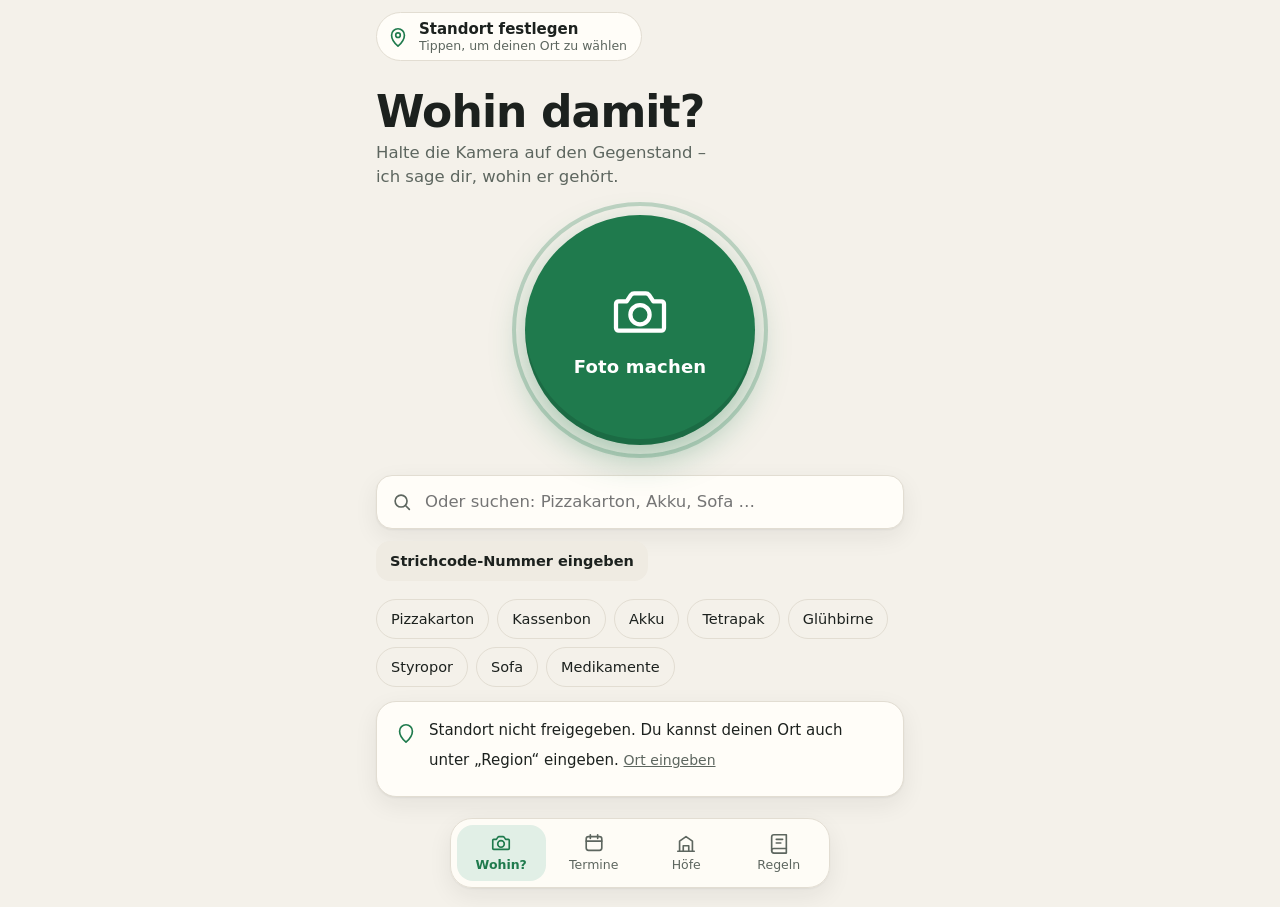
==== index.html @ 589b150c "Testversion f8f2090" ====
<!doctype html>
<html lang="de">
<head>
  <meta charset="utf-8">
<meta name="robots" content="noindex, nofollow">
  <meta name="viewport" content="width=device-width, initial-scale=1, viewport-fit=cover">
  <title>Wohin damit?</title>
  <meta name="description" content="Foto machen, Antwort bekommen: In welche Tonne gehört das? Mit den Regeln deines Entsorgers, Wertstoffhöfen und Sperrmüll-Anmeldung.">
  <meta name="theme-color" content="#f4f1ea" media="(prefers-color-scheme: light)">
  <meta name="theme-color" content="#121614" media="(prefers-color-scheme: dark)">
  <link rel="manifest" href="manifest.webmanifest">
  <link rel="icon" href="icons/icon.svg" type="image/svg+xml">
  <link rel="apple-touch-icon" href="icons/icon-192.png">
  <link rel="stylesheet" href="app.css?v=f8f2090">
</head>
<body>
  <div class="app">
    <header class="kopf">
      <button class="ort-chip" id="ortChip" type="button" aria-label="Aktuellen Standort übernehmen" title="Tippen: aktuellen Standort übernehmen">
        <svg viewBox="0 0 24 24" aria-hidden="true"><path d="M12 22s7-6.1 7-12a7 7 0 1 0-14 0c0 5.9 7 12 7 12Z"/><circle cx="12" cy="10" r="2.5"/></svg>
        <span class="ort-text"><strong id="ortName">Standort wird bestimmt …</strong><small id="ortKreis"></small></span>
      </button>
      <span class="status" id="regionStatus" data-zu="region" role="button" tabindex="0" hidden></span>
    </header>

    <div class="update-hinweis" id="updateHinweis" role="status" hidden></div>

    <main id="inhalt">
      <!-- Start -->
      <section class="ansicht" id="ansicht-start">
        <h1 class="titel">Wohin damit?</h1>
        <p class="untertitel">Halte die Kamera auf den Gegenstand – ich sage dir, wohin er gehört.</p>

        <label class="kamera" for="fotoEingabe">
          <span class="kamera-ring"></span>
          <svg viewBox="0 0 24 24" aria-hidden="true"><path d="M4 8h3l1.6-2.4A1.5 1.5 0 0 1 9.9 5h4.2a1.5 1.5 0 0 1 1.3.6L17 8h3a1 1 0 0 1 1 1v9a1 1 0 0 1-1 1H4a1 1 0 0 1-1-1V9a1 1 0 0 1 1-1Z"/><circle cx="12" cy="13" r="3.6"/></svg>
          <span class="kamera-text">Foto machen</span>
        </label>
        <input type="file" id="fotoEingabe" accept="image/*" capture="environment" hidden>

        <div class="suche">
          <svg viewBox="0 0 24 24" aria-hidden="true"><circle cx="11" cy="11" r="6.5"/><path d="m20 20-4.2-4.2"/></svg>
          <input id="suchFeld" type="search" placeholder="Oder suchen: Pizzakarton, Akku, Sofa …" autocomplete="off" enterkeyhint="search" aria-label="Gegenstand suchen">
        </div>
        <ul class="treffer" id="suchTreffer" role="listbox" hidden></ul>

        <div class="zusatz">
          <label class="knopf zweit klein" for="barcodeFoto" id="barcodeKnopf">
            <svg viewBox="0 0 24 24" aria-hidden="true"><path d="M4 6v12M7 6v12M10 6v12M14 6v12M16 6v12M20 6v12"/></svg> Strichcode fotografieren
          </label>
          <button class="knopf zweit klein" type="button" id="barcodeNummer">Strichcode-Nummer eingeben</button>
        </div>
        <input type="file" id="barcodeFoto" accept="image/*" capture="environment" hidden>

        <div class="schnell" id="schnellwahl" aria-label="Häufige Fragen"></div>

        <article class="karte abholung" id="abholungKarte" hidden></article>
        <article class="karte hinweis-karte" id="regionKarte" hidden></article>
      </section>

      <!-- Ergebnis -->
      <section class="ansicht" id="ansicht-ergebnis" hidden>
        <button class="zurueck" type="button" data-zu="start">
          <svg viewBox="0 0 24 24" aria-hidden="true"><path d="m15 5-7 7 7 7"/></svg> Zurück
        </button>
        <div id="ergebnisInhalt"></div>
      </section>

      <!-- Termine -->
      <section class="ansicht" id="ansicht-termine" hidden>
        <h2 class="abschnitt">Abfuhrtermine</h2>
        <div id="termineInhalt"></div>

        <div id="termineEinrichten">
          <article class="karte">
            <p><strong>Kalender-Link einfügen</strong></p>
            <p class="leer">Bei deinem Entsorger oder in dessen Abfall-App „Kalender abonnieren“, „iCal“ oder „ICS“ wählen und den Link kopieren.</p>
            <div class="suche klein-feld">
              <input id="icsLink" type="url" inputmode="url" placeholder="https://… oder webcal://…" autocomplete="off" aria-label="Kalender-Link">
            </div>
            <div class="aktionen">
              <button class="knopf" type="button" id="icsLaden">Termine übernehmen</button>
              <span id="entsorgerKalender"></span>
            </div>
          </article>
          <article class="karte">
            <p><strong>Oder: Datei oder Foto</strong></p>
            <p class="leer">Eine heruntergeladene ICS-Datei wählen – oder den gedruckten Abfuhrkalender fotografieren.</p>
            <div class="aktionen">
              <label class="knopf zweit" for="icsDatei">ICS-Datei wählen</label>
              <label class="knopf zweit" for="kalenderFoto" id="kalenderFotoKnopf">Kalender fotografieren</label>
            </div>
            <input type="file" id="icsDatei" accept=".ics,text/calendar" hidden>
            <input type="file" id="kalenderFoto" accept="image/*" capture="environment" hidden>
          </article>
        </div>
      </section>

      <!-- Orte -->
      <section class="ansicht" id="ansicht-orte" hidden>
        <h2 class="abschnitt">Wertstoffhöfe in der Nähe</h2>
        <div id="hoefeListe"><p class="leer">Wird geladen …</p></div>
        <h2 class="abschnitt">Sperrmüll</h2>
        <div id="sperrmuellKarte"></div>
      </section>

      <!-- Region -->
      <!-- Regeln (Ratgeber) + Ort -->
      <section class="ansicht" id="ansicht-region" hidden>
        <h2 class="abschnitt">Regeln – einfach erklärt</h2>
        <p class="leer">Was gehört wohin? Die wichtigsten Regeln, die in ganz Deutschland gelten. Tippe auf ein Thema.</p>
        <div id="ratgeber"></div>
        <div id="serviceKarte"></div>

        <details class="karte ort-details">
          <summary><strong>Ort ändern</strong><span class="leer" id="ortZusammenfassung"></span></summary>
          <div id="regionInfo"></div>
          <div class="suche">
            <svg viewBox="0 0 24 24" aria-hidden="true"><circle cx="11" cy="11" r="6.5"/><path d="m20 20-4.2-4.2"/></svg>
            <input id="ortSuche" type="search" placeholder="Ort oder PLZ, z. B. Regenstauf" autocomplete="off" enterkeyhint="search" aria-label="Ort suchen">
          </div>
          <ul class="treffer" id="ortTreffer" hidden></ul>
          <button class="knopf zweit" type="button" id="standortNeu">Aktuellen Standort verwenden</button>
        </details>

        <p class="kleingedruckt">Allgemeine Angaben ohne Gewähr – vor Ort kann es Abweichungen geben, maßgeblich ist die Abfallsatzung deines Entsorgers.
          <a href="impressum.html">Impressum</a> · <a href="datenschutz.html">Datenschutz</a> · <a href="kontakt.html">Kontakt</a></p>
      </section>
    </main>

    <div class="laden" id="laden" hidden>
      <div class="laden-box">
        <div class="kreisel" aria-hidden="true"></div>
        <p id="ladenText">Ich schaue mir das an …</p>
      </div>
    </div>

    <nav class="leiste" aria-label="Hauptnavigation">
      <button type="button" data-zu="start" class="aktiv">
        <svg viewBox="0 0 24 24" aria-hidden="true"><path d="M4 8h3l1.6-2.4A1.5 1.5 0 0 1 9.9 5h4.2a1.5 1.5 0 0 1 1.3.6L17 8h3a1 1 0 0 1 1 1v9a1 1 0 0 1-1 1H4a1 1 0 0 1-1-1V9a1 1 0 0 1 1-1Z"/><circle cx="12" cy="13" r="3.6"/></svg>
        <span>Wohin?</span>
      </button>
      <button type="button" data-zu="termine">
        <svg viewBox="0 0 24 24" aria-hidden="true"><rect x="3.5" y="5" width="17" height="15" rx="2.5"/><path d="M3.5 10h17M8 3v4M16 3v4"/></svg>
        <span>Termine</span>
      </button>
      <button type="button" data-zu="orte">
        <svg viewBox="0 0 24 24" aria-hidden="true"><path d="M3 21h18M5 21V10l7-5 7 5v11M9 21v-6h6v6"/></svg>
        <span>Höfe</span>
      </button>
      <button type="button" data-zu="region">
        <svg viewBox="0 0 24 24" aria-hidden="true"><path d="M4 5.5A2.5 2.5 0 0 1 6.5 3H20v15H6.5A2.5 2.5 0 0 0 4 20.5Z"/><path d="M4 20.5A2.5 2.5 0 0 0 6.5 23H20v-5"/><path d="M9 8h7M9 12h5"/></svg>
        <span>Regeln</span>
      </button>
    </nav>
  </div>

  <script src="js/regeln.js?v=f8f2090"></script>
  <script src="js/ort-logik.js?v=f8f2090"></script>
  <script src="js/termine.js?v=f8f2090"></script>
  <script src="js/barcode.js?v=f8f2090"></script>
  <script src="js/plattform.js?v=f8f2090"></script>
  <script src="js/oeffnungszeiten.js?v=f8f2090"></script>
  <script src="app.js?v=f8f2090"></script>
</body>
</html>
---- app.css ----
/* Wohin damit? – Oberfläche (mobil zuerst, hell und dunkel) */
:root {
  --bg: #f4f1ea;
  --flaeche: #fffdf8;
  --flaeche-2: #efebe2;
  --tinte: #1c211e;
  --leise: #5d665f;
  --linie: #e2ddd2;
  --akzent: #1f7a4d;
  --akzent-tinte: #ffffff;
  --akzent-hell: #e1efe6;
  --warn: #9a5b00;
  --warn-hell: #fbefd9;
  --rot: #b3261e;
  --schatten: 0 1px 2px rgba(28, 33, 30, .06), 0 8px 24px rgba(28, 33, 30, .07);
  --rund: 20px;
  --schrift: ui-rounded, "SF Pro Rounded", "Segoe UI Variable Display", "Segoe UI", system-ui, -apple-system, Roboto, sans-serif;
  color-scheme: light;
}
@media (prefers-color-scheme: dark) {
  :root:not([data-theme="light"]) {
    --bg: #111513;
    --flaeche: #1a1f1c;
    --flaeche-2: #232925;
    --tinte: #ecefe9;
    --leise: #a3ada5;
    --linie: #2c332f;
    --akzent: #4cc38a;
    --akzent-tinte: #0b1a12;
    --akzent-hell: #1c3326;
    --warn: #f0b45a;
    --warn-hell: #33281a;
    --rot: #f2867e;
    --schatten: 0 1px 2px rgba(0, 0, 0, .3), 0 8px 24px rgba(0, 0, 0, .25);
    color-scheme: dark;
  }
}
:root[data-theme="dark"] {
  --bg: #111513; --flaeche: #1a1f1c; --flaeche-2: #232925; --tinte: #ecefe9; --leise: #a3ada5;
  --linie: #2c332f; --akzent: #4cc38a; --akzent-tinte: #0b1a12; --akzent-hell: #1c3326;
  --warn: #f0b45a; --warn-hell: #33281a; --rot: #f2867e; color-scheme: dark;
}

[hidden] { display: none !important; }
* { box-sizing: border-box; }
html, body { margin: 0; }
body {
  background: var(--bg);
  color: var(--tinte);
  font-family: var(--schrift);
  font-size: 16px;
  line-height: 1.45;
  -webkit-font-smoothing: antialiased;
  -webkit-tap-highlight-color: transparent;
}
svg { width: 22px; height: 22px; fill: none; stroke: currentColor; stroke-width: 1.8; stroke-linecap: round; stroke-linejoin: round; flex: none; }
a { color: var(--akzent); }
button { font: inherit; color: inherit; cursor: pointer; }

.app {
  max-width: 560px;
  margin: 0 auto;
  min-height: 100dvh;
  padding: calc(env(safe-area-inset-top) + 12px) 16px calc(env(safe-area-inset-bottom) + 96px);
}

/* Kopf */
.kopf { display: flex; align-items: center; gap: 8px; flex-wrap: wrap; }
.ort-chip {
  display: flex; align-items: center; gap: 10px;
  background: var(--flaeche); border: 1px solid var(--linie); border-radius: 999px;
  padding: 7px 14px 7px 10px; max-width: 100%; text-align: left; min-height: 44px;
}
.ort-chip svg { color: var(--akzent); }
.ort-text { display: flex; flex-direction: column; min-width: 0; line-height: 1.2; }
.ort-text strong { font-size: 15px; font-weight: 650; white-space: nowrap; overflow: hidden; text-overflow: ellipsis; }
.ort-text small { color: var(--leise); font-size: 12.5px; white-space: nowrap; overflow: hidden; text-overflow: ellipsis; }
.status {
  font-size: 12.5px; font-weight: 600; padding: 5px 10px; border-radius: 999px;
  background: var(--flaeche-2); color: var(--leise);
}
.status.ok { background: var(--akzent-hell); color: var(--akzent); }
.status.laeuft { background: var(--warn-hell); color: var(--warn); }
.status.laeuft::before { content: ""; display: inline-block; width: 7px; height: 7px; border-radius: 50%; background: currentColor; margin-right: 6px; animation: puls 1.2s infinite; vertical-align: 1px; }
@keyframes puls { 50% { opacity: .25; } }

/* Start */
.titel { font-size: clamp(34px, 9vw, 44px); line-height: 1.05; letter-spacing: -.02em; margin: 28px 0 6px; font-weight: 750; }
.untertitel { color: var(--leise); margin: 0 0 26px; font-size: 16.5px; max-width: 32ch; }

.kamera {
  position: relative; display: flex; flex-direction: column; align-items: center; justify-content: center; gap: 10px;
  width: min(62vw, 230px); aspect-ratio: 1; margin: 6px auto 30px;
  border-radius: 50%; background: var(--akzent); color: var(--akzent-tinte);
  box-shadow: 0 14px 34px color-mix(in srgb, var(--akzent) 35%, transparent), inset 0 -6px 0 rgba(0, 0, 0, .12);
  cursor: pointer; user-select: none; transition: transform .15s ease;
}
.kamera:active { transform: scale(.96); }
.kamera svg { width: 64px; height: 64px; stroke-width: 1.6; }
.kamera-text { font-weight: 700; font-size: 18px; letter-spacing: .01em; }
/* Ring um den Foto-Knopf: pocht in der Farbe (hell ↔ kräftig grün), bleibt dabei an Ort und Stelle.
   Nur Farbe, keine Bewegung – deshalb auch bei „Bewegung reduzieren“ aktiv. */
.kamera-ring {
  position: absolute; inset: -13px; border-radius: 50%;
  border: 4px solid color-mix(in srgb, var(--akzent) 25%, transparent);
  animation: ringPochen 2.4s ease-in-out infinite;
  pointer-events: none;
}
@keyframes ringPochen {
  0%, 100% { border-color: color-mix(in srgb, var(--akzent) 22%, transparent); box-shadow: 0 0 0 0 transparent; }
  50% { border-color: var(--akzent); box-shadow: 0 0 14px 2px color-mix(in srgb, var(--akzent) 35%, transparent); }
}
@media (prefers-reduced-motion: reduce) { .status.laeuft::before { animation: none; } }

.suche {
  display: flex; align-items: center; gap: 10px;
  background: var(--flaeche); border: 1px solid var(--linie); border-radius: 16px;
  padding: 0 14px; min-height: 54px; box-shadow: var(--schatten);
}
.suche svg { color: var(--leise); }
.suche input {
  flex: 1; border: 0; background: transparent; color: var(--tinte); font: inherit; font-size: 16.5px;
  min-height: 52px; outline: none; min-width: 0;
}
.suche:focus-within { border-color: var(--akzent); }
.treffer {
  list-style: none; margin: 8px 0 0; padding: 6px; background: var(--flaeche);
  border: 1px solid var(--linie); border-radius: 16px; box-shadow: var(--schatten);
}
.treffer li button {
  width: 100%; display: flex; align-items: center; gap: 12px; text-align: left;
  border: 0; background: transparent; padding: 10px; border-radius: 12px; min-height: 48px;
}
.treffer li button:hover, .treffer li button:focus-visible { background: var(--flaeche-2); outline: none; }
.treffer .punkt { width: 14px; height: 14px; border-radius: 4px; flex: none; }
.treffer .t-name { font-weight: 600; }
.treffer .t-ziel { color: var(--leise); font-size: 14px; margin-left: auto; text-align: right; }
.treffer .leer { padding: 12px; color: var(--leise); }

.schnell { display: flex; flex-wrap: wrap; gap: 8px; margin: 18px 0 8px; }
.schnell button {
  border: 1px solid var(--linie); background: transparent; border-radius: 999px;
  padding: 8px 14px; font-size: 14.5px; min-height: 40px; color: var(--tinte);
}
.schnell button:hover { background: var(--flaeche); }

/* Karten */
.karte {
  background: var(--flaeche); border: 1px solid var(--linie); border-radius: var(--rund);
  padding: 18px; box-shadow: var(--schatten); margin: 14px 0;
}
.hinweis-karte { display: flex; gap: 12px; align-items: flex-start; font-size: 15px; }
.hinweis-karte svg { color: var(--akzent); margin-top: 2px; }
.hinweis-karte p { margin: 0; }
.abschnitt { font-size: 20px; margin: 26px 0 10px; letter-spacing: -.01em; }
.leer { color: var(--leise); }
.kleingedruckt { color: var(--leise); font-size: 13px; margin-top: 28px; }

/* Ergebnis */
.zurueck {
  display: inline-flex; align-items: center; gap: 4px; border: 0; background: transparent;
  color: var(--leise); padding: 8px 6px 8px 0; margin: 14px 0 4px; min-height: 44px;
}
.ergebnis {
  border-radius: 26px; overflow: hidden; background: var(--flaeche);
  border: 1px solid var(--linie); box-shadow: var(--schatten); margin-bottom: 14px;
}
.ergebnis-kopf {
  --farbe: #3f4448;
  display: flex; align-items: center; gap: 18px; padding: 22px 20px;
  background: color-mix(in srgb, var(--farbe) 14%, var(--flaeche));
  border-bottom: 1px solid color-mix(in srgb, var(--farbe) 25%, var(--linie));
}
.tonne { width: 72px; height: 84px; flex: none; }
.tonne svg { width: 100%; height: 100%; stroke: none; }
.ergebnis-kopf .was { color: var(--leise); font-size: 14.5px; margin: 0 0 2px; }
.ergebnis-kopf .wohin { font-size: 27px; line-height: 1.12; font-weight: 750; margin: 0; letter-spacing: -.015em; }
.ergebnis-koerper { padding: 16px 20px 20px; }
.ergebnis-koerper p { margin: 0 0 10px; }
.region-hinweis {
  background: var(--akzent-hell); border-radius: 14px; padding: 12px 14px; font-size: 15px; margin: 6px 0 12px;
}
.region-hinweis a { font-size: 13.5px; }
.allgemein-hinweis { font-size: 13.5px; color: var(--leise); }
.teile { list-style: none; padding: 0; margin: 12px 0 0; border-top: 1px solid var(--linie); }
.teile li { display: flex; align-items: center; gap: 10px; padding: 10px 0; border-bottom: 1px solid var(--linie); font-size: 15px; }
.teile .punkt { width: 12px; height: 12px; border-radius: 3px; flex: none; }
.teile .ziel { margin-left: auto; color: var(--leise); text-align: right; }
.sicherheit { font-size: 13px; color: var(--warn); }
.aktionen { display: flex; flex-wrap: wrap; gap: 10px; margin-top: 14px; }

.knopf {
  display: inline-flex; align-items: center; justify-content: center; gap: 8px;
  border: 0; border-radius: 14px; padding: 12px 18px; min-height: 48px;
  background: var(--akzent); color: var(--akzent-tinte); font-weight: 650; text-decoration: none; font-size: 15.5px;
}
.knopf.zweit { background: var(--flaeche-2); color: var(--tinte); }
.knopf.klein { min-height: 40px; padding: 8px 14px; font-size: 14.5px; }
.knopf.voll { width: 100%; }
.textknopf { border: 0; background: transparent; color: var(--leise); text-decoration: underline; padding: 8px 0; font-size: 14px; }

/* Höfe */
.hof { display: grid; gap: 4px; }
.hof h3 { margin: 0; font-size: 17px; }
.hof .adr { color: var(--leise); font-size: 14.5px; }
.hof .zustand { font-size: 14.5px; font-weight: 600; }
.hof .zustand.offen { color: var(--akzent); }
.hof .zustand.zu { color: var(--leise); }
.hof .zeiten { font-size: 13.5px; color: var(--leise); white-space: pre-line; }
.hof .marken { display: flex; flex-wrap: wrap; gap: 6px; margin-top: 6px; }
.marke { font-size: 12.5px; background: var(--flaeche-2); border-radius: 999px; padding: 3px 9px; color: var(--leise); }
.hof .zeile { display: flex; align-items: center; gap: 14px; flex-wrap: wrap; margin-top: 10px; }
.entfernung { font-size: 15px; color: var(--leise); line-height: 1.2; }

/* Region */
.region-zeile { display: flex; justify-content: space-between; gap: 12px; padding: 10px 0; border-bottom: 1px solid var(--linie); font-size: 15px; }
.region-zeile:last-child { border-bottom: 0; }
.region-zeile span:first-child { color: var(--leise); }
.region-zeile span:last-child { text-align: right; font-weight: 600; }
.quelle { font-size: 13px; color: var(--leise); word-break: break-word; }

/* Laden */
.laden {
  position: fixed; inset: 0; z-index: 30; display: grid; place-items: center;
  background: color-mix(in srgb, var(--bg) 70%, transparent); backdrop-filter: blur(6px);
}
.laden-box { background: var(--flaeche); border-radius: 22px; padding: 26px 30px; text-align: center; box-shadow: var(--schatten); max-width: 280px; }
.laden-box p { margin: 14px 0 0; font-weight: 600; }
.kreisel { width: 44px; height: 44px; margin: 0 auto; border-radius: 50%; border: 4px solid var(--akzent-hell); border-top-color: var(--akzent); animation: dreh .9s linear infinite; }
@keyframes dreh { to { transform: rotate(360deg); } }

.fehler { background: color-mix(in srgb, var(--rot) 12%, var(--flaeche)); border-color: color-mix(in srgb, var(--rot) 30%, var(--linie)); }

/* Leiste */
.leiste {
  position: fixed; left: 50%; transform: translateX(-50%); bottom: calc(env(safe-area-inset-bottom) + 12px);
  display: flex; gap: 4px; padding: 6px; z-index: 20;
  background: color-mix(in srgb, var(--flaeche) 88%, transparent); backdrop-filter: blur(14px);
  border: 1px solid var(--linie); border-radius: 22px; box-shadow: var(--schatten);
  width: min(calc(100% - 32px), 380px);
}
.leiste button {
  flex: 1; display: flex; flex-direction: column; align-items: center; gap: 2px;
  border: 0; background: transparent; border-radius: 16px; padding: 7px 4px; font-size: 12.5px; color: var(--leise); min-height: 52px;
}
.leiste button.aktiv { background: var(--akzent-hell); color: var(--akzent); font-weight: 650; }

/* Termine */
.abholung { padding: 14px 18px; }
.abholung-titel { margin: 0 0 6px; font-size: 13px; font-weight: 650; text-transform: uppercase; letter-spacing: .06em; color: var(--leise); }
.abholung-zeile { display: flex; align-items: center; gap: 10px; padding: 7px 0; font-size: 15.5px; }
.abholung-zeile .a-wann { min-width: 92px; color: var(--leise); }
.abholung-zeile .a-was { font-weight: 600; }
.abholung-zeile.bald .a-wann { color: var(--akzent); font-weight: 700; }
.abholung-leer { display: flex; gap: 12px; align-items: flex-start; width: 100%; text-align: left; border: 0; background: transparent; padding: 0; }
.abholung-leer svg { color: var(--akzent); margin-top: 2px; }
.abholung-leer span { display: grid; gap: 2px; }
.abholung-leer small { color: var(--leise); font-size: 14px; }
.punkt { display: inline-block; width: 12px; height: 12px; border-radius: 4px; flex: none; }
.naechste { display: flex; align-items: center; gap: 8px; margin-top: 12px; padding: 10px 12px; background: var(--flaeche-2); border-radius: 12px; font-size: 15px; }
.monat { font-size: 15px; margin: 22px 0 6px; color: var(--leise); font-weight: 650; }
.termine-liste { padding: 6px 18px; margin-top: 0; }
.termin { display: flex; align-items: center; gap: 10px; padding: 10px 0; border-bottom: 1px solid var(--linie); font-size: 15px; }
.termin:last-child { border-bottom: 0; }
.termin .t-tag { min-width: 92px; color: var(--leise); }
.termin .t-was { font-weight: 600; }
.termin small { font-weight: 400; color: var(--leise); }
.schalter { display: flex; align-items: center; gap: 8px; flex-wrap: wrap; font-size: 15px; margin: 6px 0 4px; }
.schalter input[type=checkbox] { width: 22px; height: 22px; accent-color: var(--akzent); }
.schalter select { font: inherit; color: var(--tinte); background: var(--flaeche-2); border: 1px solid var(--linie); border-radius: 10px; padding: 6px 8px; min-height: 40px; }
.schnell .wahl { display: inline-flex; align-items: center; gap: 8px; opacity: .55; }
.schnell .wahl.an { opacity: 1; border-color: var(--akzent); background: var(--akzent-hell); }
.klein-feld { box-shadow: none; margin: 10px 0 4px; }
.klein-feld input { padding-left: 2px; }
.karte > p:first-child { margin-top: 0; }

.zusatz { display: flex; flex-wrap: wrap; gap: 8px; margin-top: 12px; }
.zusatz .knopf svg { width: 20px; height: 20px; }
.produkt-kopf { padding: 18px 20px; border-bottom: 1px solid var(--linie); }
.produkt-kopf .was { margin: 0; color: var(--leise); font-size: 14px; }
.produkt-kopf .wohin { margin: 2px 0 0; font-size: 22px; font-weight: 750; }
.teile .ziel strong { color: var(--tinte); }
.produkt-kopf + .ergebnis-koerper .teile:first-child, .region-hinweis + .teile { margin-top: 0; }
.produkt-kopf + .ergebnis-koerper .teile:first-child { border-top: 0; }

.update-hinweis { display: flex; align-items: center; gap: 10px; flex-wrap: wrap; margin: 12px 0 0; padding: 12px 14px;
  background: var(--akzent-hell); border: 1px solid color-mix(in srgb, var(--akzent) 30%, var(--linie)); border-radius: 16px; font-size: 15px; }
.update-hinweis span { flex: 1 1 180px; }

.ort-chip.sucht svg { animation: ortSucht .9s ease-in-out infinite; }
@keyframes ortSucht { 50% { transform: translateY(-3px); } }
@media (prefers-reduced-motion: reduce) { .ort-chip.sucht svg { animation: none; } } /* Farbpuls bleibt, ist keine Bewegung */

/* Ratgeber */
.regel { padding: 0; overflow: hidden; }
.regel summary { display: flex; align-items: center; gap: 12px; padding: 14px 18px; cursor: pointer; list-style: none; min-height: 56px; }
.regel summary::-webkit-details-marker { display: none; }
.regel summary::after { content: ""; margin-left: auto; width: 9px; height: 9px; border-right: 2px solid var(--leise); border-bottom: 2px solid var(--leise); transform: rotate(45deg); transition: transform .2s; flex: none; }
.regel[open] summary::after { transform: rotate(-135deg); }
.regel .r-symbol { width: 34px; height: 40px; flex: none; }
.regel .r-symbol svg { width: 100%; height: 100%; stroke: none; }
.regel .r-titel { display: grid; gap: 1px; }
.regel .r-titel small { color: var(--leise); font-size: 13.5px; font-weight: 400; }
.regel .r-inhalt { padding: 0 18px 16px; font-size: 15px; }
.regel h4 { margin: 10px 0 4px; font-size: 13px; text-transform: uppercase; letter-spacing: .05em; color: var(--leise); }
.regel ul { margin: 0; padding-left: 20px; }
.regel li { margin: 3px 0; }
.regel .ja li::marker { content: "✓  "; color: var(--akzent); }
.regel .nein li::marker { content: "✕  "; color: var(--rot); }
.regel .r-tipp { margin-top: 12px; background: var(--flaeche-2); border-radius: 12px; padding: 10px 12px; }
.service { display: grid; gap: 6px; }
.service .nummer { font-size: 30px; font-weight: 800; letter-spacing: .02em; }
.ort-details summary { cursor: pointer; display: flex; gap: 8px; align-items: baseline; flex-wrap: wrap; }
.ort-details[open] summary { margin-bottom: 10px; }
.ort-details .suche { margin: 12px 0 8px; box-shadow: none; }
.status[data-zu] { cursor: pointer; }
.service p { margin: 0; }
.service .nummer { color: var(--akzent); text-decoration: none; line-height: 1.1; }
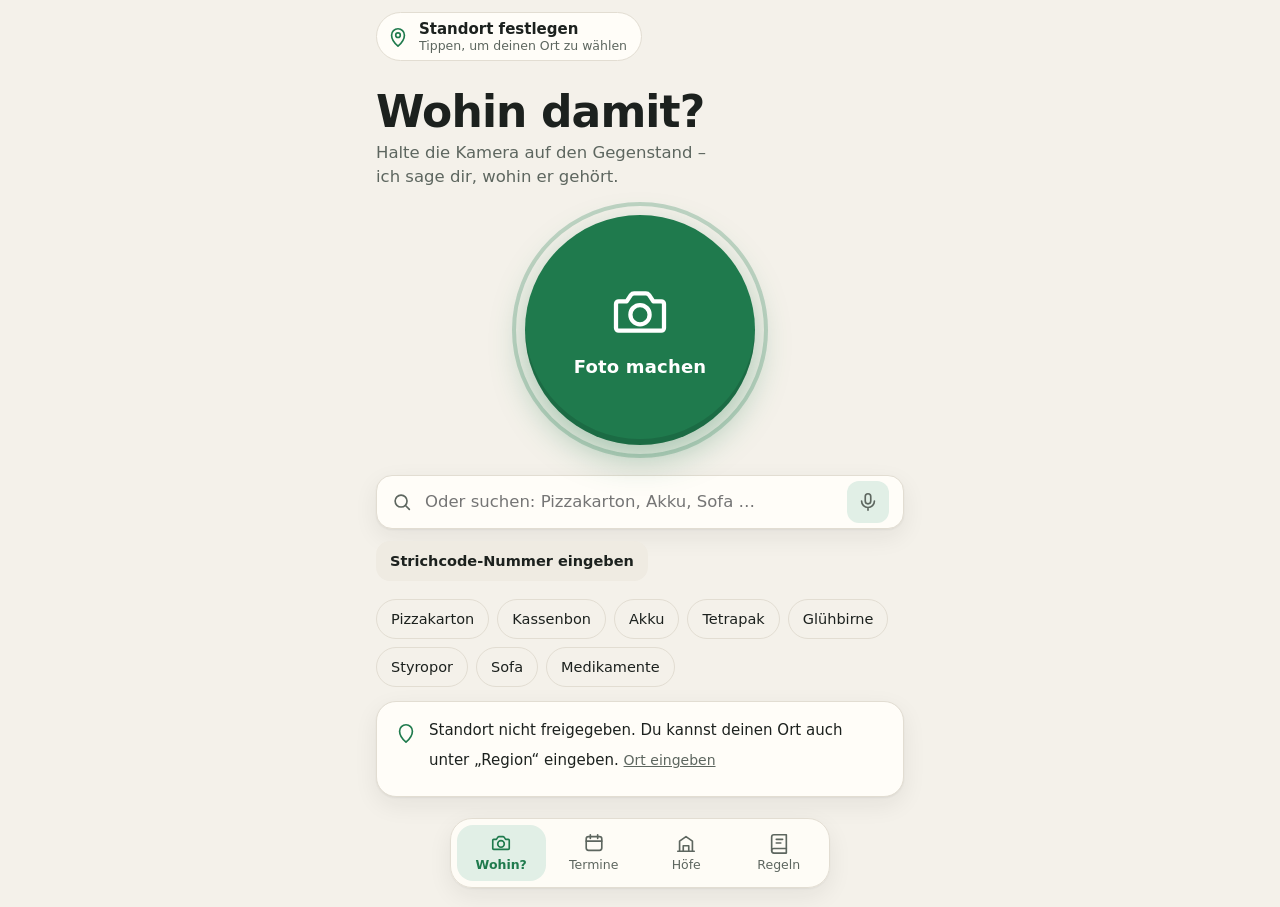
==== commit a32046ce: "Testversion 7159bb0" ====
--- a/index.html
+++ b/index.html
@@ -8,10 +8,15 @@
   <meta name="description" content="Foto machen, Antwort bekommen: In welche Tonne gehört das? Mit den Regeln deines Entsorgers, Wertstoffhöfen und Sperrmüll-Anmeldung.">
   <meta name="theme-color" content="#f4f1ea" media="(prefers-color-scheme: light)">
   <meta name="theme-color" content="#121614" media="(prefers-color-scheme: dark)">
-  <link rel="manifest" href="manifest.webmanifest">
-  <link rel="icon" href="icons/icon.svg" type="image/svg+xml">
-  <link rel="apple-touch-icon" href="icons/icon-192.png">
-  <link rel="stylesheet" href="app.css?v=f8f2090">
+  <link rel="manifest" href="app.webmanifest?v=4">
+  <!-- App-Symbole: nur PNG. Kein SVG – iPhone/iPad/Mac zeigen sonst nur den Anfangsbuchstaben. -->
+  <link rel="apple-touch-icon" sizes="180x180" href="apple-touch-icon.png?v=4">
+  <link rel="icon" type="image/png" sizes="512x512" href="icons/app-icon-512.png?v=4">
+  <meta name="apple-mobile-web-app-title" content="Wohin damit?">
+  <meta name="apple-mobile-web-app-capable" content="yes">
+  <meta name="mobile-web-app-capable" content="yes">
+  <meta name="apple-mobile-web-app-status-bar-style" content="default">
+  <link rel="stylesheet" href="app.css?v=7159bb0">
 </head>
 <body>
   <div class="app">
@@ -41,6 +46,13 @@
         <div class="suche">
           <svg viewBox="0 0 24 24" aria-hidden="true"><circle cx="11" cy="11" r="6.5"/><path d="m20 20-4.2-4.2"/></svg>
           <input id="suchFeld" type="search" placeholder="Oder suchen: Pizzakarton, Akku, Sofa …" autocomplete="off" enterkeyhint="search" aria-label="Gegenstand suchen">
+          <button class="mikro" id="mikroKnopf" type="button" aria-label="Per Sprache suchen" hidden>
+            <svg viewBox="0 0 24 24" aria-hidden="true"><rect x="9" y="3" width="6" height="11" rx="3"/><path d="M5 11a7 7 0 0 0 14 0M12 18v3"/></svg>
+          </button>
+        </div>
+        <div class="korrektur" id="korrekturHinweis" hidden>
+          <span>Was ist es richtig? Such den Gegenstand – damit lernt die Erkennung dazu.</span>
+          <button class="textknopf" type="button" id="korrekturAbbruch">Abbrechen</button>
         </div>
         <ul class="treffer" id="suchTreffer" role="listbox" hidden></ul>
 
@@ -64,6 +76,20 @@
           <svg viewBox="0 0 24 24" aria-hidden="true"><path d="m15 5-7 7 7 7"/></svg> Zurück
         </button>
         <div id="ergebnisInhalt"></div>
+      </section>
+
+      <!-- Mehrere Teile: Bereiche im Foto markieren -->
+      <section class="ansicht" id="ansicht-markieren" hidden>
+        <button class="zurueck" type="button" data-zu="ergebnis">
+          <svg viewBox="0 0 24 24" aria-hidden="true"><path d="m15 5-7 7 7 7"/></svg> Zurück
+        </button>
+        <h2 class="abschnitt">Teile markieren</h2>
+        <p class="leer">Zieh mit dem Finger einen Rahmen um jedes Teil, z. B. Becher und Deckel. Tippe auf einen Rahmen, um ihn zu löschen.</p>
+        <div class="markier-flaeche" id="markierFlaeche"><canvas id="markierBild"></canvas></div>
+        <div class="aktionen">
+          <button class="knopf" type="button" id="markierErkennen" disabled>Teile erkennen</button>
+          <button class="knopf zweit" type="button" id="markierLeeren">Alle Rahmen löschen</button>
+        </div>
       </section>
 
       <!-- Termine -->
@@ -98,6 +124,12 @@
 
       <!-- Orte -->
       <section class="ansicht" id="ansicht-orte" hidden>
+        <h2 class="abschnitt">Container in der Nähe</h2>
+        <div class="schnell" id="containerWahl">
+          <button type="button" class="wahl an" data-container="glas">Altglas</button>
+          <button type="button" class="wahl" data-container="textil">Altkleider</button>
+        </div>
+        <div id="containerListe"><p class="leer">Wird geladen …</p></div>
         <h2 class="abschnitt">Wertstoffhöfe in der Nähe</h2>
         <div id="hoefeListe"><p class="leer">Wird geladen …</p></div>
         <h2 class="abschnitt">Sperrmüll</h2>
@@ -155,12 +187,12 @@
     </nav>
   </div>
 
-  <script src="js/regeln.js?v=f8f2090"></script>
-  <script src="js/ort-logik.js?v=f8f2090"></script>
-  <script src="js/termine.js?v=f8f2090"></script>
-  <script src="js/barcode.js?v=f8f2090"></script>
-  <script src="js/plattform.js?v=f8f2090"></script>
-  <script src="js/oeffnungszeiten.js?v=f8f2090"></script>
-  <script src="app.js?v=f8f2090"></script>
+  <script src="js/regeln.js?v=7159bb0"></script>
+  <script src="js/ort-logik.js?v=7159bb0"></script>
+  <script src="js/termine.js?v=7159bb0"></script>
+  <script src="js/barcode.js?v=7159bb0"></script>
+  <script src="js/plattform.js?v=7159bb0"></script>
+  <script src="js/oeffnungszeiten.js?v=7159bb0"></script>
+  <script src="app.js?v=7159bb0"></script>
 </body>
 </html>
--- a/app.css
+++ b/app.css
@@ -316,3 +316,24 @@
 .status[data-zu] { cursor: pointer; }
 .service p { margin: 0; }
 .service .nummer { color: var(--akzent); text-decoration: none; line-height: 1.1; }
+
+/* Sprachsuche */
+.mikro { border: 0; background: var(--akzent-hell); color: var(--akzent); border-radius: 12px; width: 42px; height: 42px; display: grid; place-items: center; flex: none; }
+.mikro.hoert { background: var(--akzent); color: var(--akzent-tinte); animation: hoeren 1s ease-in-out infinite; }
+@keyframes hoeren { 50% { box-shadow: 0 0 0 6px color-mix(in srgb, var(--akzent) 25%, transparent); } }
+/* Korrigieren (Lernen) */
+.korrektur { display: flex; align-items: center; gap: 10px; flex-wrap: wrap; margin-top: 10px; padding: 12px 14px; border-radius: 14px; background: var(--warn-hell); color: var(--tinte); font-size: 15px; }
+.korrektur span { flex: 1 1 200px; }
+/* Bereiche markieren */
+.markier-flaeche { position: relative; border-radius: 18px; overflow: hidden; background: #000; touch-action: none; }
+.markier-flaeche canvas { display: block; width: 100%; height: auto; }
+/* Orte-Liste (Container, Verschenken) */
+.ort-liste { list-style: none; margin: 0; padding: 0; }
+.ort-liste li { display: flex; align-items: center; gap: 12px; padding: 10px 0; border-bottom: 1px solid var(--linie); }
+.ort-liste li:last-child { border-bottom: 0; }
+.ort-liste .o-text { flex: 1; min-width: 0; display: grid; }
+.ort-liste .o-text strong { font-size: 15px; overflow: hidden; text-overflow: ellipsis; white-space: nowrap; }
+.ort-liste .o-text small { color: var(--leise); font-size: 13.5px; }
+.ort-liste .o-km { color: var(--leise); font-size: 14px; white-space: nowrap; }
+.verschenken { background: color-mix(in srgb, #c2185b 8%, var(--flaeche)); }
+.gelernt-hinweis { font-size: 13px; color: var(--akzent); }
